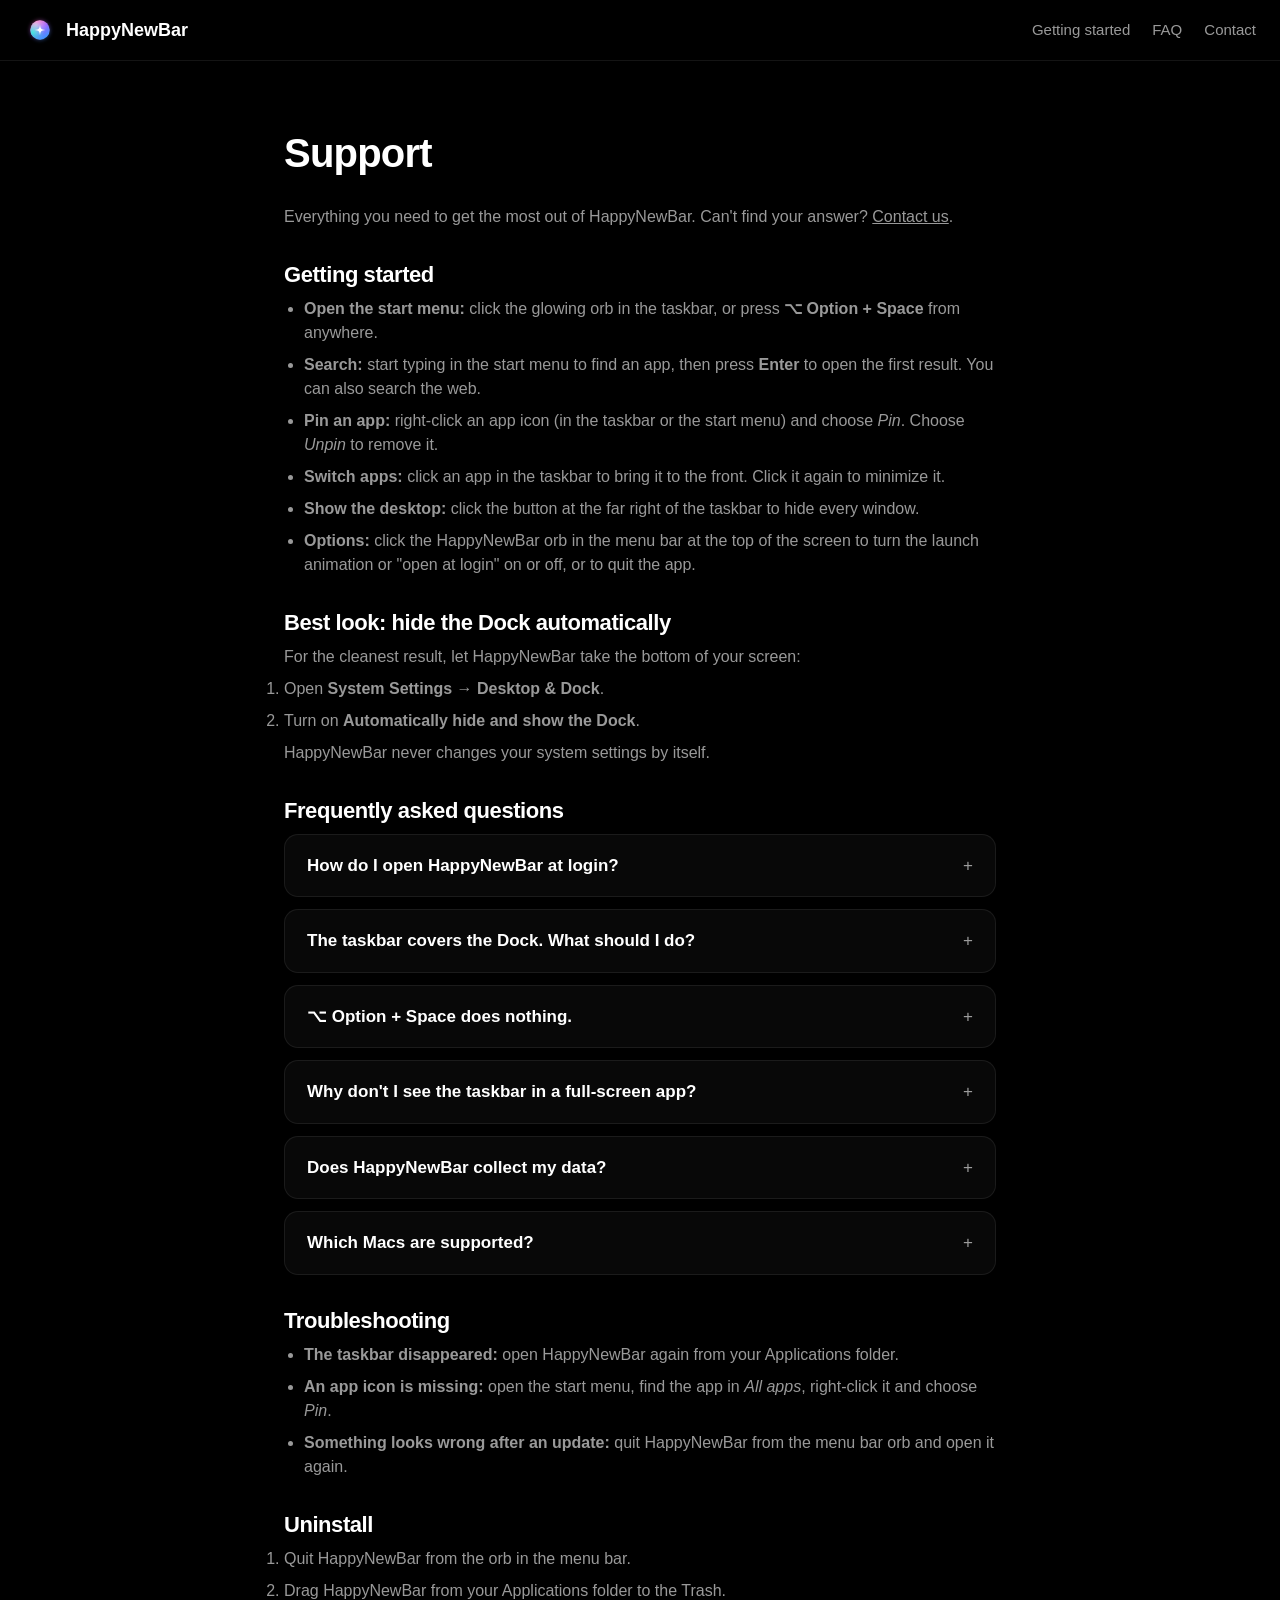
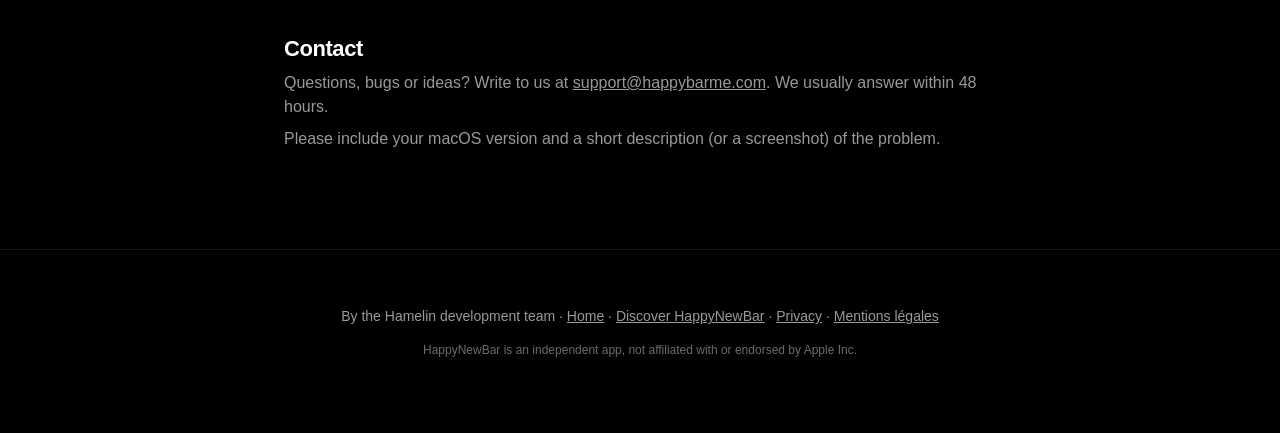
==== support/index.html @ 8ef26701 "Pages /marketing et /support (URL marketing et d'assistance App Store) Co-Authored-By: Claude Opus 5" ====
<!doctype html>
<html lang="en">
<head>
  <meta charset="utf-8">
  <meta name="viewport" content="width=device-width, initial-scale=1">
  <title>Support · HappyNewBar</title>
  <meta name="description" content="HappyNewBar support: how to use the taskbar and start menu, frequently asked questions, troubleshooting and contact.">
  <link rel="canonical" href="https://happybarme.com/support/">
  <meta name="theme-color" content="#000000">
  <link rel="icon" type="image/svg+xml" href="../assets/logo.svg">
  <link rel="apple-touch-icon" href="../assets/apple-touch-icon.png">
  <link rel="stylesheet" href="../style.css">
</head>
<body>
  <header class="nav">
    <a class="brand" href="../" aria-label="HappyNewBar, home">
      <img src="../assets/logo.svg" alt="" width="32" height="32">
      <span>HappyNewBar</span>
    </a>
    <nav aria-label="Main">
      <a href="#start">Getting started</a>
      <a href="#faq">FAQ</a>
      <a href="#contact">Contact</a>
    </nav>
  </header>

  <main>
    <section class="legal-page">
      <h1>Support</h1>
      <p>Everything you need to get the most out of HappyNewBar. Can't find your answer? <a href="#contact">Contact us</a>.</p>

      <h2 id="start">Getting started</h2>
      <ul>
        <li><strong>Open the start menu:</strong> click the glowing orb in the taskbar, or press <strong>⌥ Option + Space</strong> from anywhere.</li>
        <li><strong>Search:</strong> start typing in the start menu to find an app, then press <strong>Enter</strong> to open the first result. You can also search the web.</li>
        <li><strong>Pin an app:</strong> right-click an app icon (in the taskbar or the start menu) and choose <em>Pin</em>. Choose <em>Unpin</em> to remove it.</li>
        <li><strong>Switch apps:</strong> click an app in the taskbar to bring it to the front. Click it again to minimize it.</li>
        <li><strong>Show the desktop:</strong> click the button at the far right of the taskbar to hide every window.</li>
        <li><strong>Options:</strong> click the HappyNewBar orb in the menu bar at the top of the screen to turn the launch animation or "open at login" on or off, or to quit the app.</li>
      </ul>

      <h2>Best look: hide the Dock automatically</h2>
      <p>For the cleanest result, let HappyNewBar take the bottom of your screen:</p>
      <ol>
        <li>Open <strong>System Settings → Desktop &amp; Dock</strong>.</li>
        <li>Turn on <strong>Automatically hide and show the Dock</strong>.</li>
      </ol>
      <p>HappyNewBar never changes your system settings by itself.</p>

      <h2 id="faq">Frequently asked questions</h2>
      <div class="faq" style="margin-bottom:0">
        <details><summary>How do I open HappyNewBar at login?</summary>
          <p>Check "Open HappyNewBar at login" in the welcome window, or turn it on later from the HappyNewBar orb in the menu bar.</p></details>
        <details><summary>The taskbar covers the Dock. What should I do?</summary>
          <p>Turn on "Automatically hide and show the Dock" in System Settings → Desktop &amp; Dock (see above).</p></details>
        <details><summary>⌥ Option + Space does nothing.</summary>
          <p>Another app may already use this shortcut. Quit that app or change its shortcut, then try again. You can always open the start menu by clicking the orb.</p></details>
        <details><summary>Why don't I see the taskbar in a full-screen app?</summary>
          <p>Like the Dock, the taskbar steps aside when an app is in full screen. Exit full screen to see it again.</p></details>
        <details><summary>Does HappyNewBar collect my data?</summary>
          <p>No. HappyNewBar runs entirely on your Mac and collects no data. See our <a href="../privacy.html">Privacy Policy</a>.</p></details>
        <details><summary>Which Macs are supported?</summary>
          <p>Macs with Apple silicon running macOS 14 or later.</p></details>
      </div>

      <h2>Troubleshooting</h2>
      <ul>
        <li><strong>The taskbar disappeared:</strong> open HappyNewBar again from your Applications folder.</li>
        <li><strong>An app icon is missing:</strong> open the start menu, find the app in <em>All apps</em>, right-click it and choose <em>Pin</em>.</li>
        <li><strong>Something looks wrong after an update:</strong> quit HappyNewBar from the menu bar orb and open it again.</li>
      </ul>

      <h2>Uninstall</h2>
      <ol>
        <li>Quit HappyNewBar from the orb in the menu bar.</li>
        <li>Drag HappyNewBar from your Applications folder to the Trash.</li>
      </ol>

      <h2 id="contact">Contact</h2>
      <p>Questions, bugs or ideas? Write to us at <a id="contact-email" href="mailto:support@happybarme.com">support@happybarme.com</a>. We usually answer within 48 hours.</p>
      <p>Please include your macOS version and a short description (or a screenshot) of the problem.</p>
    </section>
  </main>

  <footer class="footer">
    <p>By the Hamelin development team · <a href="../">Home</a> · <a href="../marketing/">Discover HappyNewBar</a> · <a href="../privacy.html">Privacy</a> · <a href="../mentions-legales.html">Mentions légales</a></p>
    <p class="legal">HappyNewBar is an independent app, not affiliated with or endorsed by Apple Inc.</p>
  </footer>
</body>
</html>
---- style.css ----
:root {
  --bg: #000;
  --text: #fff;
  --muted: rgba(255, 255, 255, 0.6);
  --faint: rgba(255, 255, 255, 0.08);
  --line: rgba(255, 255, 255, 0.12);
  --pink: #ff66b8;
  --purple: #9d66ff;
  --blue: #3399ff;
  --cyan: #26ebd9;
  --grad: linear-gradient(90deg, var(--purple), var(--blue), var(--cyan), var(--pink));
}

* { box-sizing: border-box; margin: 0; padding: 0; }
html { scroll-behavior: smooth; }
body {
  background: var(--bg);
  color: var(--text);
  font-family: -apple-system, BlinkMacSystemFont, "SF Pro Rounded", "Segoe UI", Roboto, Helvetica, Arial, sans-serif;
  line-height: 1.5;
  overflow-x: hidden;
  -webkit-font-smoothing: antialiased;
}
img, video { max-width: 100%; height: auto; display: block; }
a { color: inherit; text-decoration: none; }

/* Halos de fond */
.glow { position: fixed; border-radius: 50%; filter: blur(120px); opacity: 0.35; z-index: -1; pointer-events: none; }
.glow-1 { width: 600px; height: 600px; background: var(--purple); top: -200px; left: -200px; }
.glow-2 { width: 500px; height: 500px; background: var(--blue); top: 30%; right: -220px; opacity: 0.25; }

/* Navigation */
.nav {
  position: sticky; top: 0; z-index: 10;
  display: flex; align-items: center; justify-content: space-between;
  padding: 14px 24px;
  background: rgba(0, 0, 0, 0.6);
  backdrop-filter: blur(16px); -webkit-backdrop-filter: blur(16px);
  border-bottom: 1px solid var(--faint);
}
.brand { display: flex; align-items: center; gap: 10px; font-weight: 800; font-size: 18px; }
.nav nav { display: flex; align-items: center; gap: 22px; font-size: 15px; color: var(--muted); }
.nav nav a:hover { color: var(--text); }

/* Boutons */
.btn {
  display: inline-block; padding: 14px 26px; border-radius: 999px;
  background: var(--text); color: #000; font-weight: 700; font-size: 16px;
  transition: transform 0.15s ease, box-shadow 0.15s ease;
}
.btn:hover { transform: translateY(-2px); box-shadow: 0 8px 30px rgba(157, 102, 255, 0.45); }
.btn-ghost { background: transparent; color: var(--text); border: 1px solid var(--line); }
.btn-small { padding: 8px 16px; font-size: 14px; color: #000 !important; }
.btn-disabled { opacity: 0.6; cursor: default; }
.btn-disabled:hover { transform: none; box-shadow: none; }

section { max-width: 1100px; margin: 0 auto; padding: 0 24px; }
h1, h2 { font-weight: 800; letter-spacing: -0.02em; line-height: 1.1; }
h2 { font-size: clamp(32px, 5vw, 52px); text-align: center; margin-bottom: 48px; }
.small { color: var(--muted); font-size: 14px; }

/* Hero */
.hero { text-align: center; padding-top: 90px; padding-bottom: 60px; }
.orb { width: 180px; height: 180px; margin: 0 auto 28px; animation: float 5s ease-in-out infinite; }
.hero h1 { font-size: clamp(40px, 7vw, 76px); margin-bottom: 22px; }
.lead { font-size: clamp(17px, 2.2vw, 21px); color: var(--muted); max-width: 640px; margin: 0 auto 34px; }
.lead strong { color: var(--text); background: var(--grad); -webkit-background-clip: text; background-clip: text; -webkit-text-fill-color: transparent; }
.cta { display: flex; gap: 14px; justify-content: center; flex-wrap: wrap; margin-bottom: 18px; }

@keyframes float { 0%, 100% { transform: translateY(0); } 50% { transform: translateY(-12px); } }

/* Capture */
.shot { margin-bottom: 120px; }
.shot img {
  border-radius: 18px; border: 1px solid var(--line);
  box-shadow: 0 40px 120px rgba(0, 0, 0, 0.8), 0 0 80px rgba(157, 102, 255, 0.25);
}

/* Fonctionnalités */
.features { margin-bottom: 120px; }
.grid { display: grid; grid-template-columns: repeat(3, 1fr); gap: 18px; }
.card {
  padding: 28px; border-radius: 18px;
  background: rgba(255, 255, 255, 0.04); border: 1px solid var(--faint);
  transition: border-color 0.2s ease, transform 0.2s ease;
}
.card:hover { border-color: rgba(157, 102, 255, 0.5); transform: translateY(-4px); }
.card .icon {
  width: 44px; height: 44px; border-radius: 12px; margin-bottom: 18px;
  display: grid; place-items: center; font-size: 22px;
  background: var(--faint); border: 1px solid var(--line);
}
.card h3 { font-size: 19px; margin-bottom: 8px; }
.card p { color: var(--muted); font-size: 15px; }

/* Vidéo */
.video { display: flex; align-items: center; justify-content: center; gap: 70px; margin-bottom: 120px; }
.video h2 { text-align: left; margin-bottom: 14px; }
.video p { color: var(--muted); font-size: 18px; }
.video video {
  width: 320px; aspect-ratio: 9 / 16; height: auto; border-radius: 24px;
  border: 1px solid var(--line); background: #111;
  box-shadow: 0 30px 90px rgba(0, 0, 0, 0.8), 0 0 60px rgba(51, 153, 255, 0.2);
}

/* Prix */
.pricing { margin-bottom: 120px; }
.price-card {
  max-width: 400px; margin: 0 auto; padding: 40px 34px; text-align: center;
  border-radius: 24px; background: rgba(255, 255, 255, 0.04);
  border: 1px solid transparent;
  background-image: linear-gradient(#0a0a0a, #0a0a0a), var(--grad);
  background-origin: border-box; background-clip: padding-box, border-box;
}
.tag { color: var(--muted); font-size: 14px; text-transform: uppercase; letter-spacing: 0.1em; }
.price { font-size: 88px; font-weight: 900; line-height: 1.1; margin: 8px 0 20px; }
.price-card ul { list-style: none; margin-bottom: 28px; color: var(--muted); }
.price-card li { padding: 6px 0; }
.price-card li::before { content: "✓  "; color: var(--cyan); }
.price-card .small { margin-top: 16px; }

/* Pied de page */
.footer { text-align: center; padding: 50px 24px 60px; border-top: 1px solid var(--faint); color: var(--muted); font-size: 14px; }
.footer .brand { justify-content: center; color: var(--text); margin-bottom: 10px; }
.footer p { margin-top: 6px; }
.footer .legal { font-size: 12px; opacity: 0.7; margin: 14px auto; max-width: 560px; }
.footer a { text-decoration: underline; }

/* Apparition au défilement */
.reveal { opacity: 0; transform: translateY(30px); transition: opacity 0.7s ease, transform 0.7s ease; }
.reveal.visible { opacity: 1; transform: none; }
@media (prefers-reduced-motion: reduce) {
  .reveal { opacity: 1; transform: none; transition: none; }
  .orb { animation: none; }
}

/* Mobile */
@media (max-width: 860px) {
  .grid { grid-template-columns: 1fr 1fr; }
  .video { flex-direction: column; gap: 30px; text-align: center; }
  .video h2 { text-align: center; }
}
@media (max-width: 560px) {
  .nav { padding: 12px 16px; }
  .nav nav a:not(.btn) { display: none; }
  section { padding: 0 16px; }
  .grid { grid-template-columns: 1fr; }
  .hero { padding-top: 60px; }
  .orb { width: 130px; height: 130px; }
  .shot, .features, .video, .pricing { margin-bottom: 80px; }
  .video video { width: 260px; }
}

/* Page mentions légales */
.legal-page { max-width: 760px; padding: 70px 24px 90px; }
.legal-page h1 { font-size: 40px; margin-bottom: 30px; }
.legal-page h2 { font-size: 22px; text-align: left; margin: 34px 0 10px; }
.legal-page p, .legal-page li { color: var(--muted); margin-bottom: 8px; }
.legal-page ul { padding-left: 20px; }
.legal-page .todo { color: var(--pink); font-weight: 600; }
.legal-page a { text-decoration: underline; }

/* Gros plan de la barre */
.bar-section { margin-bottom: 120px; text-align: center; }
.bar-section h2 { margin-bottom: 14px; }
.section-lead { color: var(--muted); font-size: 18px; max-width: 620px; margin: 0 auto 36px; }
.bar-img {
  width: 100%; border-radius: 16px; border: 1px solid var(--line);
  box-shadow: 0 30px 90px rgba(0, 0, 0, 0.7), 0 0 60px rgba(157, 102, 255, 0.2);
}

/* FAQ */
.faq { max-width: 760px; margin-bottom: 120px; }
.faq details {
  border: 1px solid var(--faint); border-radius: 14px; margin-bottom: 12px;
  background: rgba(255, 255, 255, 0.03); padding: 0 22px;
}
.faq summary { cursor: pointer; padding: 18px 0; font-weight: 700; font-size: 17px; list-style: none; }
.faq summary::-webkit-details-marker { display: none; }
.faq summary::after { content: "+"; float: right; color: var(--muted); font-weight: 400; }
.faq details[open] summary::after { content: "–"; }
.faq details p { color: var(--muted); padding-bottom: 18px; }
@media (max-width: 560px) { .bar-section, .faq { margin-bottom: 80px; } }
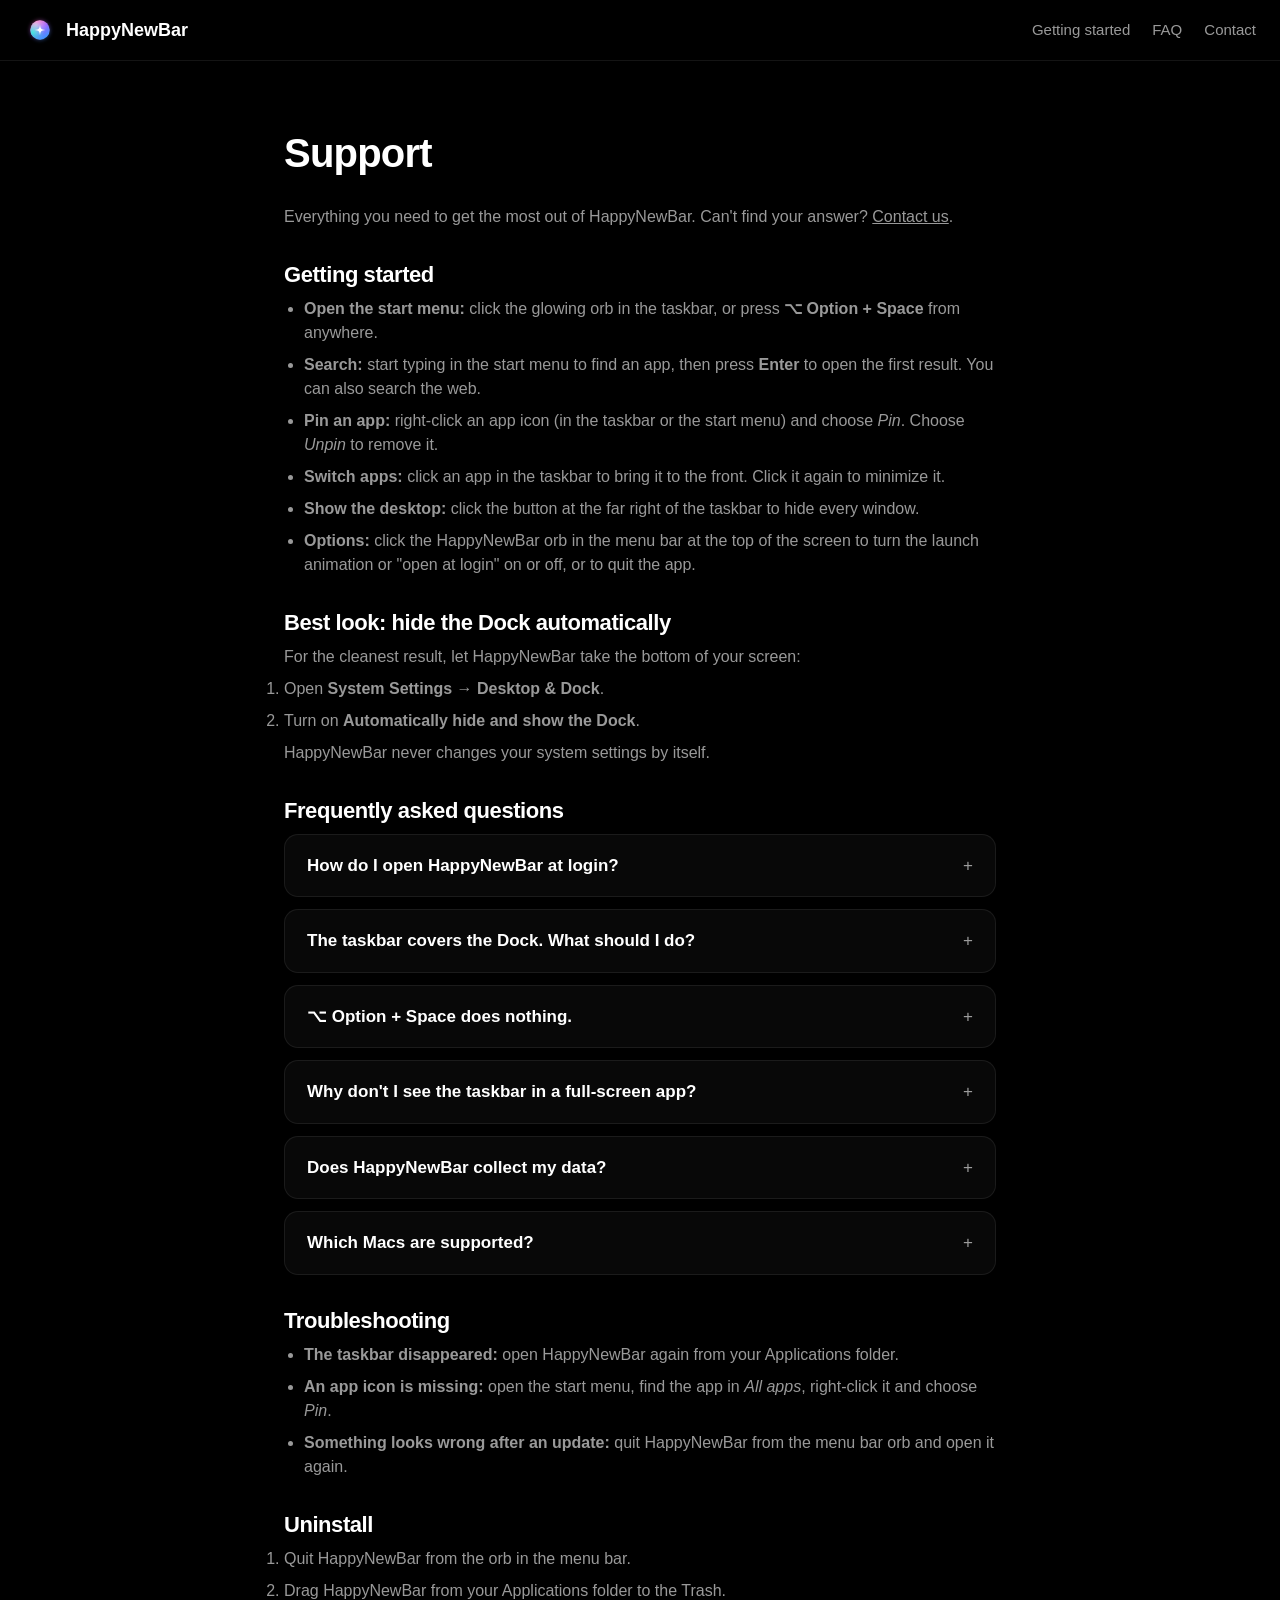
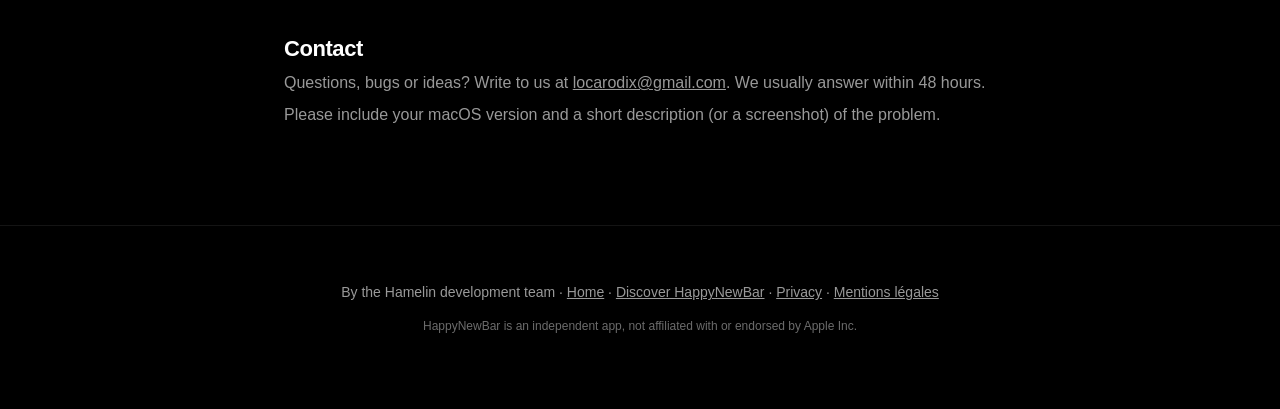
==== commit da69ccd1: "Contact : locarodix@gmail.com (support + mentions légales) Co-Authored-By: Claude Opus 5.5 <noreply@" ====
--- a/support/index.html
+++ b/support/index.html
@@ -77,7 +77,7 @@
       </ol>
 
       <h2 id="contact">Contact</h2>
-      <p>Questions, bugs or ideas? Write to us at <a id="contact-email" href="mailto:support@happybarme.com">support@happybarme.com</a>. We usually answer within 48 hours.</p>
+      <p>Questions, bugs or ideas? Write to us at <a id="contact-email" href="mailto:locarodix@gmail.com">locarodix@gmail.com</a>. We usually answer within 48 hours.</p>
       <p>Please include your macOS version and a short description (or a screenshot) of the problem.</p>
     </section>
   </main>
